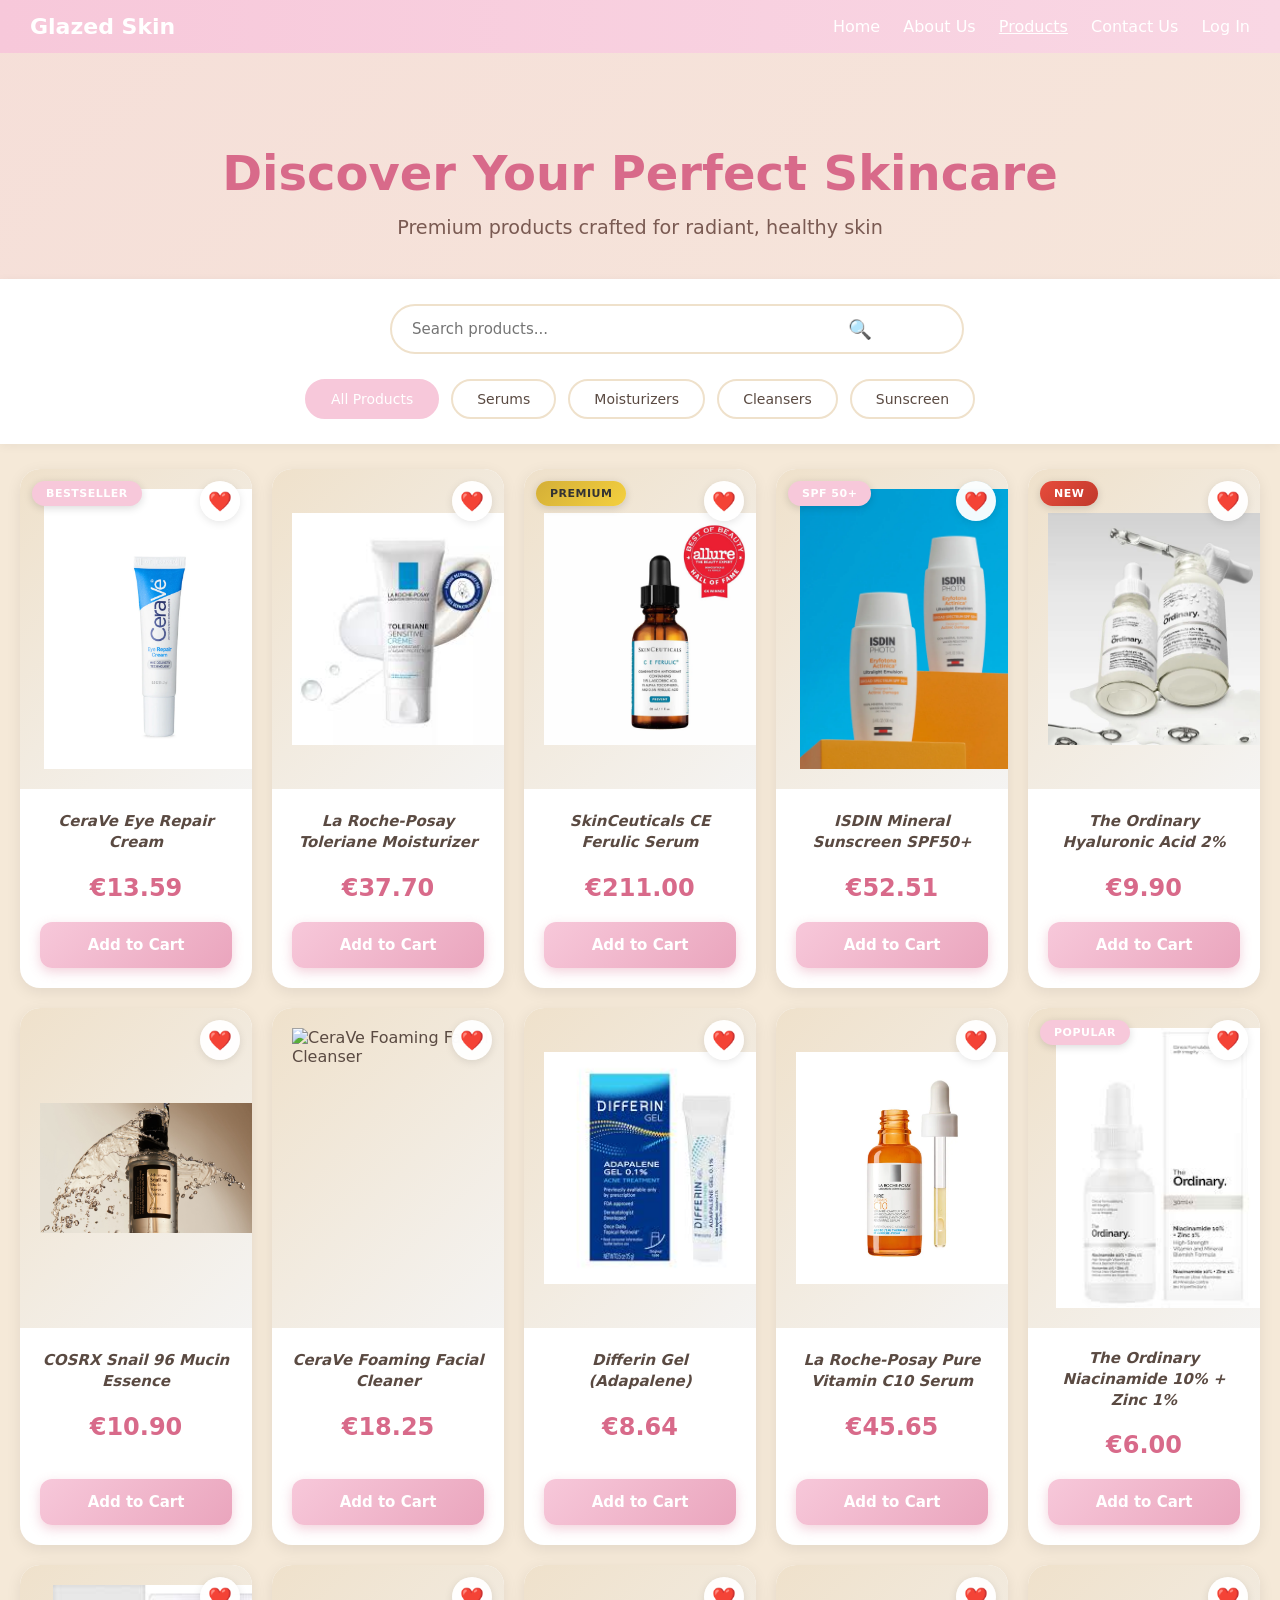
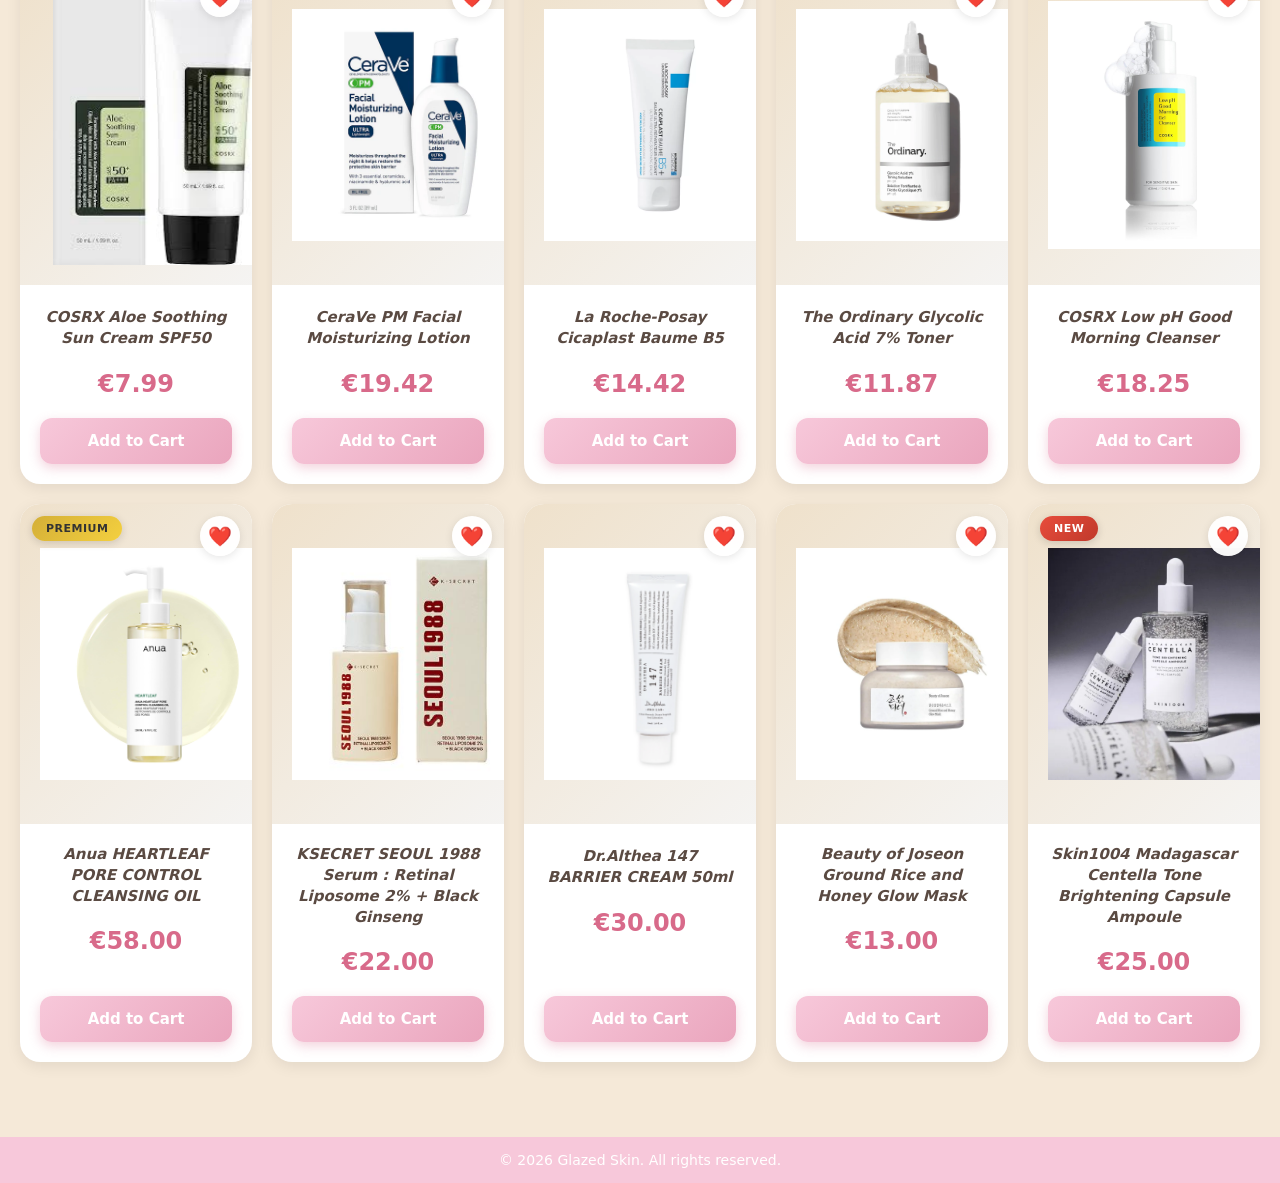
==== products.html @ 0576fd09 "e shtova contact.html" ====
<!DOCTYPE html>
<html lang="en">
<head>
  <meta charset="UTF-8">
  <meta name="viewport" content="width=device-width, initial-scale=1.0">
  <title>Glazed Skin - Products</title>
  <link rel="stylesheet" href="variables.css">
  <link rel="stylesheet" href="products.css">
</head>

<body>

<header class="site-header">
  <nav>
    <div class="Brand">Glazed Skin</div>
    <div>
      <a href="index.html">Home</a>
      <a href="about.html">About Us</a>
      <a href="products.html" class="active">Products</a>
      <a href="contact.html">Contact Us</a>
      <a href="login.html">Log In</a>
    </div>
  </nav>
</header>

<main>
  <div class="hero-section">
    <h1>Discover Your Perfect Skincare</h1>
    <p>Premium products crafted for radiant, healthy skin</p>
  </div>

  <div class="filters-section">
    <div class="search-bar">
      <input type="text" id="searchInput" placeholder="Search products...">
      <span class="search-icon">🔍</span>
    </div>
    <div class="filter-buttons">
      <button class="filter-btn active" data-filter="all">All Products</button>
      <button class="filter-btn" data-filter="serum">Serums</button>
      <button class="filter-btn" data-filter="moisturizer">Moisturizers</button>
      <button class="filter-btn" data-filter="cleanser">Cleansers</button>
      <button class="filter-btn" data-filter="sunscreen">Sunscreen</button>
    </div>
  </div>

  <div class="products-grid" id="productsGrid">

    <!-- Product 1 -->
    <div class="product-card" data-category="moisturizer">
      <div class="product-badge">Bestseller</div>
      <button class="wishlist-btn" aria-label="Add to wishlist">❤️</button>
      <a href="products.html#product1" class="product-link">
        <div class="product-image">
          <img src="cera ve.jpg" alt="CeraVe Eye Repair Cream">
        </div>
        <div class="product-info">
          <div class="caption"><b><i>CeraVe Eye Repair Cream</i></b></div>
          <p class="price">€13.59</p>
          <button class="add-to-cart">Add to Cart</button>
        </div>
      </a>
    </div>

    <!-- Product 2 -->
    <div class="product-card" data-category="moisturizer">
      <button class="wishlist-btn" aria-label="Add to wishlist">❤️</button>
      <a href="products.html#product2" class="product-link">
        <div class="product-image">
          <img src="creme.jpg" alt="La Roche-Posay Toleriane Moisturizer">
        </div>
        <div class="product-info">
          <div class="caption"><b><i>La Roche-Posay Toleriane Moisturizer</i></b></div>
          <p class="price">€37.70</p>
          <button class="add-to-cart">Add to Cart</button>
        </div>
      </a>
    </div>

    <!-- Product 3 -->
    <div class="product-card" data-category="serum">
      <div class="product-badge premium">Premium</div>
      <button class="wishlist-btn" aria-label="Add to wishlist">❤️</button>
      <a href="products.html#product3" class="product-link">
        <div class="product-image">
          <img src="vitamince.webp" alt="SkinCeuticals CE Ferulic Serum">
        </div>
        <div class="product-info">
          <div class="caption"><b><i>SkinCeuticals CE Ferulic Serum</i></b></div>
          <p class="price">€211.00</p>
          <button class="add-to-cart">Add to Cart</button>
        </div>
      </a>
    </div>

    <!-- Product 4 -->
    <div class="product-card" data-category="sunscreen">
      <div class="product-badge">SPF 50+</div>
      <button class="wishlist-btn" aria-label="Add to wishlist">❤️</button>
      <a href="products.html#product4" class="product-link">
        <div class="product-image">
          <img src="sunscreen.webp" alt="ISDIN Mineral Sunscreen SPF50+">
        </div>
        <div class="product-info">
          <div class="caption"><b><i>ISDIN Mineral Sunscreen SPF50+</i></b></div>
          <p class="price">€52.51</p>
          <button class="add-to-cart">Add to Cart</button>
        </div>
      </a>
    </div>

    <!-- Product 5 -->
    <div class="product-card" data-category="serum">
      <div class="product-badge new">New</div>
      <button class="wishlist-btn" aria-label="Add to wishlist">❤️</button>
      <a href="products.html#product5" class="product-link">
        <div class="product-image">
          <img src="Hyaluronic_Acid_2_B51.webp" alt="The Ordinary Hyaluronic Acid 2%">
        </div>
        <div class="product-info">
          <div class="caption"><b><i>The Ordinary Hyaluronic Acid 2%</i></b></div>
          <p class="price">€9.90</p>
          <button class="add-to-cart">Add to Cart</button>
        </div>
      </a>
    </div>

    <!-- Product 6 -->
    <div class="product-card" data-category="serum">
      <button class="wishlist-btn" aria-label="Add to wishlist">❤️</button>
      <a href="products.html#product6" class="product-link">
        <div class="product-image">
          <img src="Edited-Article-5.jpg" alt="COSRX Snail 96 Mucin Essence">
        </div>
        <div class="product-info">
          <div class="caption"><b><i>COSRX Snail 96 Mucin Essence</i></b></div>
          <p class="price">€10.90</p>
          <button class="add-to-cart">Add to Cart</button>
        </div>
      </a>
    </div>

    <!-- Product 7 -->
    <div class="product-card" data-category="cleanser">
      <button class="wishlist-btn" aria-label="Add to wishlist">❤️</button>
      <a href="products.html#product7" class="product-link">
        <div class="product-image">
          <img src="ceravefoaming.jpg" alt="CeraVe Foaming Facial Cleanser">
        </div>
        <div class="product-info">
          <div class="caption"><b><i>CeraVe Foaming Facial Cleaner</i></b></div>
          <p class="price">€18.25</p>
          <button class="add-to-cart">Add to Cart</button>
        </div>
      </a>
    </div>

    <!-- Product 8 -->
    <div class="product-card" data-category="serum">
      <button class="wishlist-btn" aria-label="Add to wishlist">❤️</button>
      <a href="products.html#product8" class="product-link">
        <div class="product-image">
          <img src="differinacne.jpg" alt="Differin Gel (Adapalene)">
        </div>
        <div class="product-info">
          <div class="caption"><b><i>Differin Gel (Adapalene)</i></b></div>
          <p class="price">€8.64</p>
          <button class="add-to-cart">Add to Cart</button>
        </div>
      </a>
    </div>

    <!-- Product 9 -->
    <div class="product-card" data-category="serum">
      <button class="wishlist-btn" aria-label="Add to wishlist">❤️</button>
      <a href="products.html#product9" class="product-link">
        <div class="product-image">
          <img src="la-roche-posay-pure-vitamin-c10-30ml-1.webp" alt="La Roche-Posay Vitamin C10 Serum">
        </div>
        <div class="product-info">
          <div class="caption"><b><i>La Roche-Posay Pure Vitamin C10 Serum</i></b></div>
          <p class="price">€45.65</p>
          <button class="add-to-cart">Add to Cart</button>
        </div>
      </a>
    </div>

    <!-- Product 10 -->
    <div class="product-card" data-category="serum">
      <div class="product-badge">Popular</div>
      <button class="wishlist-btn" aria-label="Add to wishlist">❤️</button>
      <a href="products.html#product10" class="product-link">
        <div class="product-image">
          <img src="ordinary.jpg" alt="The Ordinary Niacinamide 10% + Zinc 1%">
        </div>
        <div class="product-info">
          <div class="caption"><b><i>The Ordinary Niacinamide 10% + Zinc 1%</i></b></div>
          <p class="price">€6.00</p>
          <button class="add-to-cart">Add to Cart</button>
        </div>
      </a>
    </div>

    <!-- Product 11 -->
    <div class="product-card" data-category="sunscreen">
      <button class="wishlist-btn" aria-label="Add to wishlist">❤️</button>
      <a href="products.html#product11" class="product-link">
        <div class="product-image">
          <img src="suncream1.jpg" alt="COSRX Aloe Soothing Sun Cream SPF50">
        </div>
        <div class="product-info">
          <div class="caption"><b><i>COSRX Aloe Soothing Sun Cream SPF50</i></b></div>
          <p class="price">€7.99</p>
          <button class="add-to-cart">Add to Cart</button>
        </div>
      </a>
    </div>

    <!-- Product 12 -->
    <div class="product-card" data-category="moisturizer">
      <button class="wishlist-btn" aria-label="Add to wishlist">❤️</button>
      <a href="products.html#product12" class="product-link">
        <div class="product-image">
          <img src="PMFacialMoisturizingLotion2.webp" alt="CeraVe PM Facial Moisturizing Lotion">
        </div>
        <div class="product-info">
          <div class="caption"><b><i>CeraVe PM Facial Moisturizing Lotion</i></b></div>
          <p class="price">€19.42</p>
          <button class="add-to-cart">Add to Cart</button>
        </div>
      </a>
    </div>

    <!-- Product 13 -->
    <div class="product-card" data-category="moisturizer">
      <button class="wishlist-btn" aria-label="Add to wishlist">❤️</button>
      <a href="products.html#product13" class="product-link">
        <div class="product-image">
          <img src="la-roche-posay-baume-b5-isobiome-100ml.webp" alt="La Roche-Posay Cicaplast Baume B5">
        </div>
        <div class="product-info">
          <div class="caption"><b><i>La Roche-Posay Cicaplast Baume B5</i></b></div>
          <p class="price">€14.42</p>
          <button class="add-to-cart">Add to Cart</button>
        </div>
      </a>
    </div>

    <!-- Product 14 -->
    <div class="product-card" data-category="cleanser">
      <button class="wishlist-btn" aria-label="Add to wishlist">❤️</button>
      <a href="products.html#product14" class="product-link">
        <div class="product-image">
          <img src="GlycolicAcid7_ExfoliatingToner240ml.webp" alt="The Ordinary Glycolic Acid 7% Toner">
        </div>
        <div class="product-info">
          <div class="caption"><b><i>The Ordinary Glycolic Acid 7% Toner</i></b></div>
          <p class="price">€11.87</p>
          <button class="add-to-cart">Add to Cart</button>
        </div>
      </a>
    </div>

    <!-- Product 15 -->
    <div class="product-card" data-category="cleanser">
      <button class="wishlist-btn" aria-label="Add to wishlist">❤️</button>
      <a href="products.html#product15" class="product-link">
        <div class="product-image">
          <img src="cosrx.jpg" alt="COSRX Low pH Good Morning Cleanser">
        </div>
        <div class="product-info">
          <div class="caption"><b><i>COSRX Low pH Good Morning Cleanser</i></b></div>
          <p class="price">€18.25</p>
          <button class="add-to-cart">Add to Cart</button>
        </div>
      </a>
    </div>

    <!-- Product 16 -->
    <div class="product-card" data-category="cleanser">
      <div class="product-badge premium">Premium</div>
      <button class="wishlist-btn" aria-label="Add to wishlist">❤️</button>
      <a href="products.html#product16" class="product-link">
        <div class="product-image">
          <img src="anua.jpg" alt="Anua HEARTLEAF PORE CONTROL CLEANSING OIL">
        </div>
        <div class="product-info">
          <div class="caption"><b><i>Anua HEARTLEAF PORE CONTROL CLEANSING OIL</i></b></div>
          <p class="price">€58.00</p>
          <button class="add-to-cart">Add to Cart</button>
        </div>
      </a>
    </div>

    <!-- Product 17 -->
    <div class="product-card" data-category="serum">
      <button class="wishlist-btn" aria-label="Add to wishlist">❤️</button>
      <a href="products.html#product17" class="product-link">
        <div class="product-image">
          <img src="seoul.jpg" alt="KSECRET SEOUL 1988 Serum : Retinal Liposome 2% + Black Ginseng">
        </div>
        <div class="product-info">
          <div class="caption"><b><i>KSECRET SEOUL 1988 Serum : Retinal Liposome 2% + Black Ginseng</i></b></div>
          <p class="price">€22.00</p>
          <button class="add-to-cart">Add to Cart</button>
        </div>
      </a>
    </div>

    <!-- Product 18 -->
    <div class="product-card" data-category="moisturizer">
      <button class="wishlist-btn" aria-label="Add to wishlist">❤️</button>
      <a href="products.html#product18" class="product-link">
        <div class="product-image">
          <img src="drcream.webp" alt="Dr.Althea 147 BARRIER CREAM 50ml">
        </div>
        <div class="product-info">
          <div class="caption"><b><i>Dr.Althea 147 BARRIER CREAM 50ml</i></b></div>
          <p class="price">€30.00</p>
          <button class="add-to-cart">Add to Cart</button>
        </div>
      </a>
    </div>

    <!-- Product 19 -->
    <div class="product-card" data-category="moisturizer">
      <button class="wishlist-btn" aria-label="Add to wishlist">❤️</button>
      <a href="products.html#product19" class="product-link">
        <div class="product-image">
          <img src="joseon.webp" alt="Beauty of Joseon Ground Rice and Honey Glow Mask">
        </div>
        <div class="product-info">
          <div class="caption"><b><i>Beauty of Joseon Ground Rice and Honey Glow Mask</i></b></div>
          <p class="price">€13.00</p>
          <button class="add-to-cart">Add to Cart</button>
        </div>
      </a>
    </div>

    <!-- Product 20 -->
    <div class="product-card" data-category="serum">
      <div class="product-badge new">New</div>
      <button class="wishlist-btn" aria-label="Add to wishlist">❤️</button>
      <a href="products.html#product20" class="product-link">
        <div class="product-image">
          <img src="centella.webp" alt="Skin1004 Madagascar Centella Tone Brightening Capsule Ampoule">
        </div>
        <div class="product-info">
          <div class="caption"><b><i>Skin1004 Madagascar Centella Tone Brightening Capsule Ampoule</i></b></div>
          <p class="price">€25.00</p>
          <button class="add-to-cart">Add to Cart</button>
        </div>
      </a>
    </div>

  </div>
</main>

<footer>
  © 2026 Glazed Skin. All rights reserved.
</footer>

<script src="products.js"></script>
</body>
</html>
---- variables.css ----
:root {
  --pink: #f7c8da;
  --pink-light: #f9d7e4;
  --beige: #f5e9d8;
  --beige-dark: #e8dcc8;
  --text: #333;
}
---- products.css ----
:root {
  font-family: system-ui, "Segoe UI", Roboto, "Helvetica Neue", Arial, sans-serif;
  --pink: #f7c8da;
  --pink-light: #f9d7e4;
  --beige: #f5e9d8;
  --beige-dark: #efe1cb;
  --text: #5a4a42;
}
body {
  background-color: var(--beige);
  color: var(--text);
  min-height: 100vh;
  display: flex;
  flex-direction: column;
  margin: 0;
}
.site-header {
  background: linear-gradient(90deg, #f7c8da, #f9d7e4);
  padding: 14px 30px;
}
.site-header nav {
  display: flex;
  justify-content: space-between;
  align-items: center;
}
.Brand {
  font-size: 22px;
  font-weight: bold;
  color: #fff;
}
.site-header nav a {
  margin-left: 18px;
  text-decoration: none;
  color: #fff;
  font-weight: 500;
  transition: opacity 0.3s ease;
}
.site-header nav a:hover {
  opacity: 0.8;
}
.site-header nav a.active {
  text-decoration: underline;
}
.hero-section {
  text-align: center;
  padding: 60px 20px 40px;
  background: linear-gradient(135deg, rgba(247, 200, 218, 0.3) 0%, rgba(249, 215, 228, 0.2) 100%);
}
.hero-section h1 {
  font-size: 3rem;
  color: #d86a8a;
  margin-bottom: 15px;
  font-weight: 700;
}
.hero-section p {
  font-size: 1.2rem;
  color: #7a5a52;
  max-width: 600px;
  margin: 0 auto;
}
.filters-section {
  padding: 30px 40px;
  background: #fff;
  box-shadow: 0 2px 10px rgba(0, 0, 0, 0.05);
}
.search-bar {
  position: relative;
  max-width: 500px;
  margin: 0 auto 25px;
}
.search-bar input {
  width: 100%;
  padding: 14px 50px 14px 20px;
  border: 2px solid var(--beige-dark);
  border-radius: 30px;
  font-size: 15px;
  font-family: inherit;
  transition: all 0.3s ease;
  background: #fff;
}
.search-bar input:focus {
  outline: none;
  border-color: var(--pink);
  box-shadow: 0 0 0 3px rgba(247, 200, 218, 0.2);
}
.search-icon {
  position: absolute;
  right: 18px;
  top: 50%;
  transform: translateY(-50%);
  font-size: 1.2rem;
  pointer-events: none;
}
.filter-buttons {
  display: flex;
  justify-content: center;
  gap: 12px;
  flex-wrap: wrap;
}
.filter-btn {
  padding: 10px 24px;
  border: 2px solid var(--beige-dark);
  background: #fff;
  border-radius: 25px;
  font-size: 14px;
  font-weight: 500;
  cursor: pointer;
  transition: all 0.3s ease;
  color: var(--text);
  font-family: inherit;
}
.filter-btn:hover {
  border-color: var(--pink);
  background: var(--pink-light);
  transform: translateY(-2px);
}
.filter-btn.active {
  background: var(--pink);
  border-color: var(--pink);
  color: #fff;
}
main {
  flex: 1;
  padding-bottom: 50px;
  background-color: #f5e9d8 ;
}
.products-grid {
  display: grid;
  grid-template-columns: repeat(auto-fill, minmax(280px, 1fr));
  gap: 30px;
  padding: 40px;
  max-width: 1400px;
  margin: 0 auto;
}
.product-card {
  background: #fff ;
  border-radius: 20px;
  overflow: hidden;
  box-shadow: 0 4px 15px rgba(0, 0, 0, 0.08);
  transition: all 0.4s cubic-bezier(0.175, 0.885, 0.32, 1.275);
  position: relative;
  display: flex;
  flex-direction: column;
}
.product-card:hover {
  transform: translateY(-10px) scale(1.02);
  box-shadow: 0 20px 40px rgba(216, 106, 138, 0.25);
}
.product-link {
  text-decoration: none;
  color: inherit;
  display: flex;
  flex-direction: column;
  height: 100%;
}
.product-badge {
  position: absolute;
  top: 12px;
  left: 12px;
  background: var(--pink);
  color: #fff;
  padding: 6px 14px;
  border-radius: 20px;
  font-size: 11px;
  font-weight: 700;
  text-transform: uppercase;
  letter-spacing: 0.5px;
  z-index: 10;
  box-shadow: 0 2px 8px rgba(0, 0, 0, 0.15);
}
.product-badge.premium {
  background: linear-gradient(135deg, #d4af37 0%, #f4d03f 100%);
  color: #333;
}
.product-badge.new {
  background: linear-gradient(135deg, #e74c3c 0%, #c0392b 100%);
}
.wishlist-btn {
  position: absolute;
  top: 12px;
  right: 12px;
  background: rgba(255, 255, 255, 0.95);
  border: none;
  width: 40px;
  height: 40px;
  border-radius: 50%;
  cursor: pointer;
  font-size: 1.2rem;
  display: flex;
  align-items: center;
  justify-content: center;
  transition: all 0.3s ease;
  z-index: 10;
  box-shadow: 0 2px 8px rgba(0, 0, 0, 0.1);
  backdrop-filter: blur(10px);
}
.wishlist-btn:hover {
  transform: scale(1.1);
  background: var(--pink);
  box-shadow: 0 4px 12px rgba(216, 106, 138, 0.3);
}
.wishlist-btn.active {
  background: var(--pink);
  transform: scale(1.1);
}
.product-image {
  width: 100%;
  height: 280px;
  background: linear-gradient(135deg, var(--beige-dark) 0%, #f5f5f5 100%);
  display: flex;
  align-items: center;
  justify-content: center;
  padding: 20px;
  position: relative;
  overflow: hidden;
}
.product-image::before {
  content: '';
  position: absolute;
  inset: 0;
  background: linear-gradient(135deg, rgba(247, 200, 218, 0.1) 0%, transparent 100%);
  opacity: 0;
  transition: opacity 0.3s ease;
}
.product-card:hover .product-image::before {
  opacity: 1;
}
.product-image img {
  width: 100%;
  height: 100%;
  object-fit: contain;
  transition: transform 0.4s ease;
  position: relative;
  z-index: 1;
}
.product-card:hover .product-image img {
  transform: scale(1.1);
}
.product-info {
  padding: 20px;
  flex: 1;
  display: flex;
  flex-direction: column;
  gap: 12px;
}
.caption {
  font-size: 15px;
  text-align: center;
  line-height: 1.4;
  color: #5a4a42;
  min-height: 45px;
  display: flex;
  align-items: center;
  justify-content: center;
}
.caption b {
  font-weight: 600;
}
.price {
  text-align: center;
  font-size: 1.5rem;
  font-weight: 700;
  color: #d86a8a;
  margin: 8px 0;
}
.add-to-cart {
  width: 100%;
  padding: 14px;
  background: linear-gradient(135deg, var(--pink) 0%, #eaa5bd 100%);
  color: #fff;
  border: none;
  border-radius: 12px;
  font-size: 15px;
  font-weight: 600;
  cursor: pointer;
  transition: all 0.3s ease;
  margin-top: auto;
  box-shadow: 0 4px 12px rgba(216, 106, 138, 0.3);
  font-family: inherit;
}
.add-to-cart:hover {
  background: linear-gradient(135deg, #eaa5bd 0%, var(--pink) 100%);
  transform: translateY(-2px);
  box-shadow: 0 6px 20px rgba(216, 106, 138, 0.4);
}
.add-to-cart:active {
  transform: translateY(0);
}
footer {
  background: #f7c8da ;
  color: #fff;
  text-align: center;
  padding: 15px;
  font-size: 14px;
}
@media (max-width: 1200px) {
  .products-grid {
    grid-template-columns: repeat(auto-fill, minmax(250px, 1fr));
    gap: 25px;
    padding: 30px;
  }
}
@media (max-width: 900px) {
  .hero-section h1 {
    font-size: 2.2rem;
  }
}
.products-grid {
    grid-template-columns: repeat(auto-fill, minmax(220px, 1fr));
    gap: 20px;
    padding: 25px 20px;
  }
  .filters-section {
    padding: 25px 20px;
  }
@media (max-width: 600px) {
  .hero-section {
    padding: 40px 15px 30px;
  }
   .hero-section h1 {
    font-size: 1.8rem;
  }
  .hero-section p {
    font-size: 1rem;
  }
  .products-grid {
    grid-template-columns: repeat(auto-fill, minmax(160px, 1fr));
    gap: 15px;
    padding: 20px 15px;
  }
  .product-image {
    height: 220px;
  }
  .filter-buttons {
    gap: 8px;
  }
  .filter-btn {
    padding: 8px 16px;
    font-size: 12px;
  }
   .site-header nav {
    flex-direction: column;
    gap: 10px;
  }
  .site-header nav a {
    margin: 0 8px;
  }
  .search-bar {
    margin-bottom: 20px;
  }
}
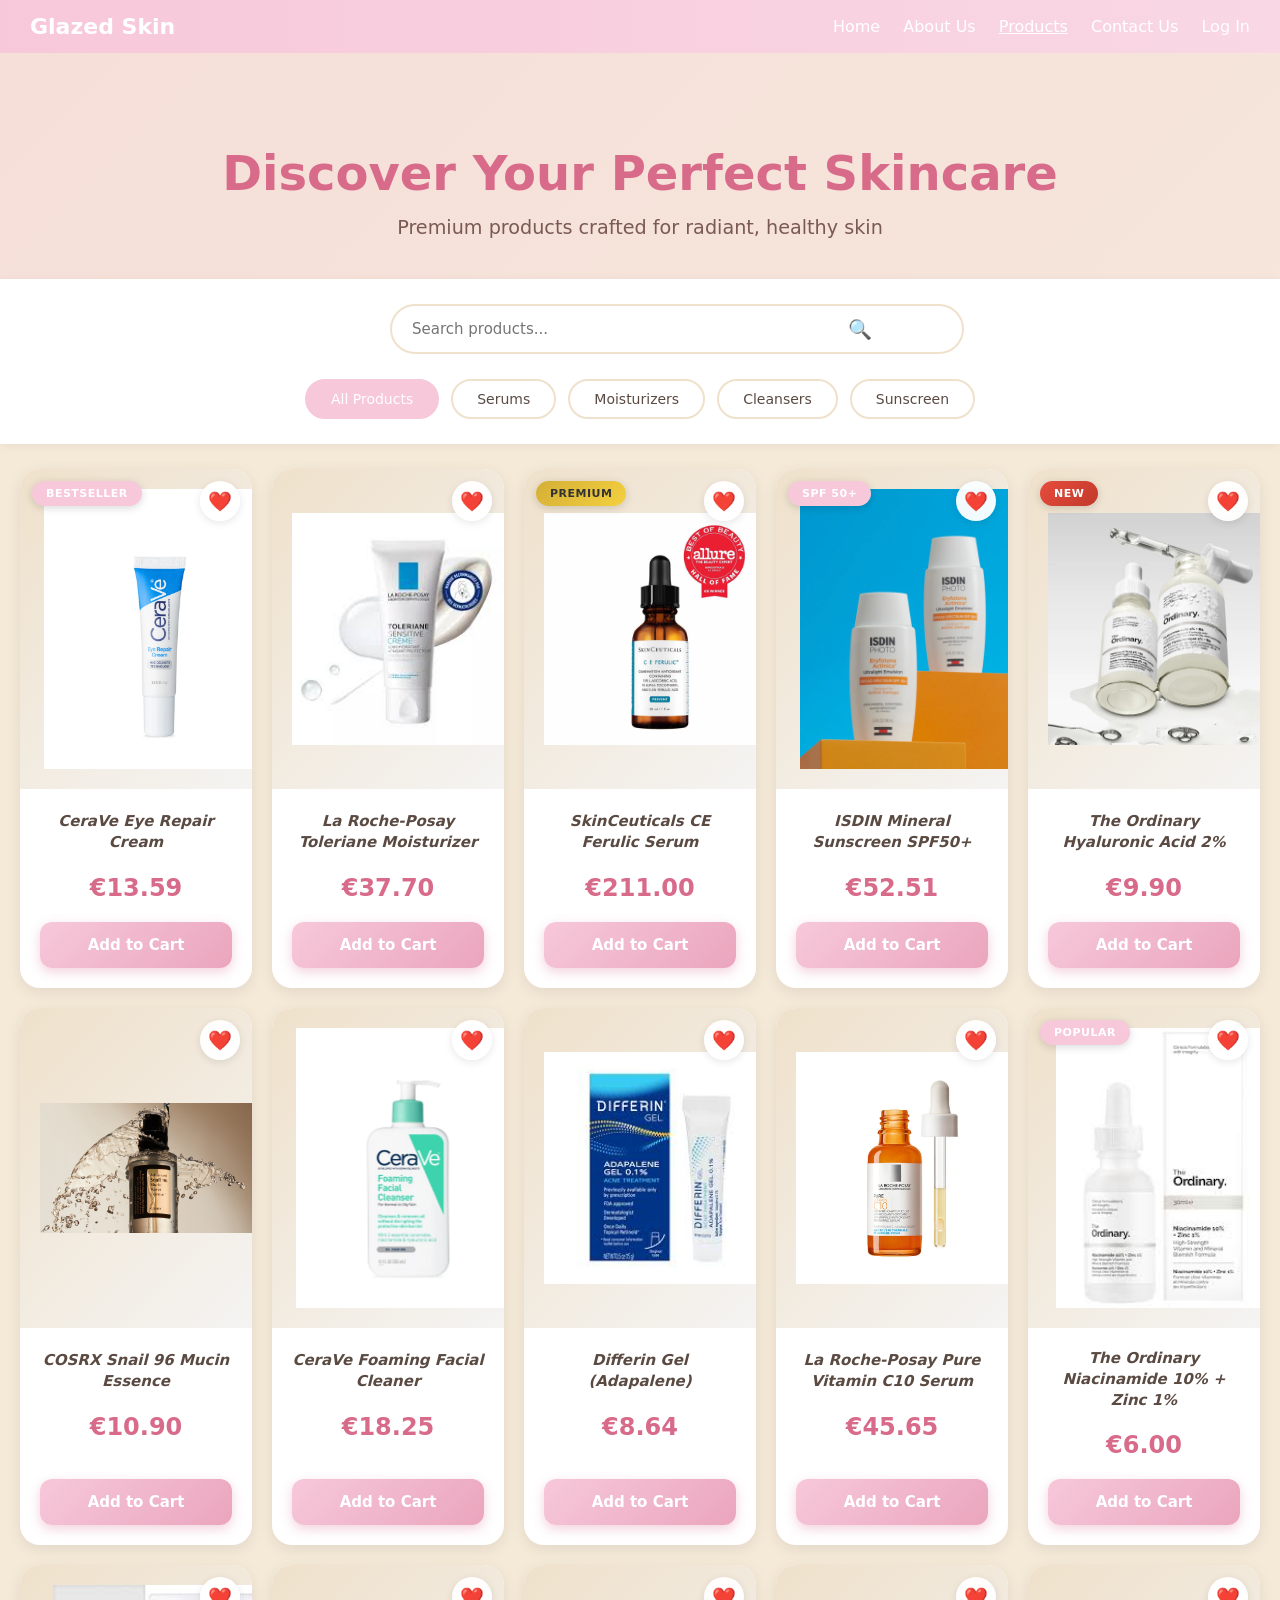
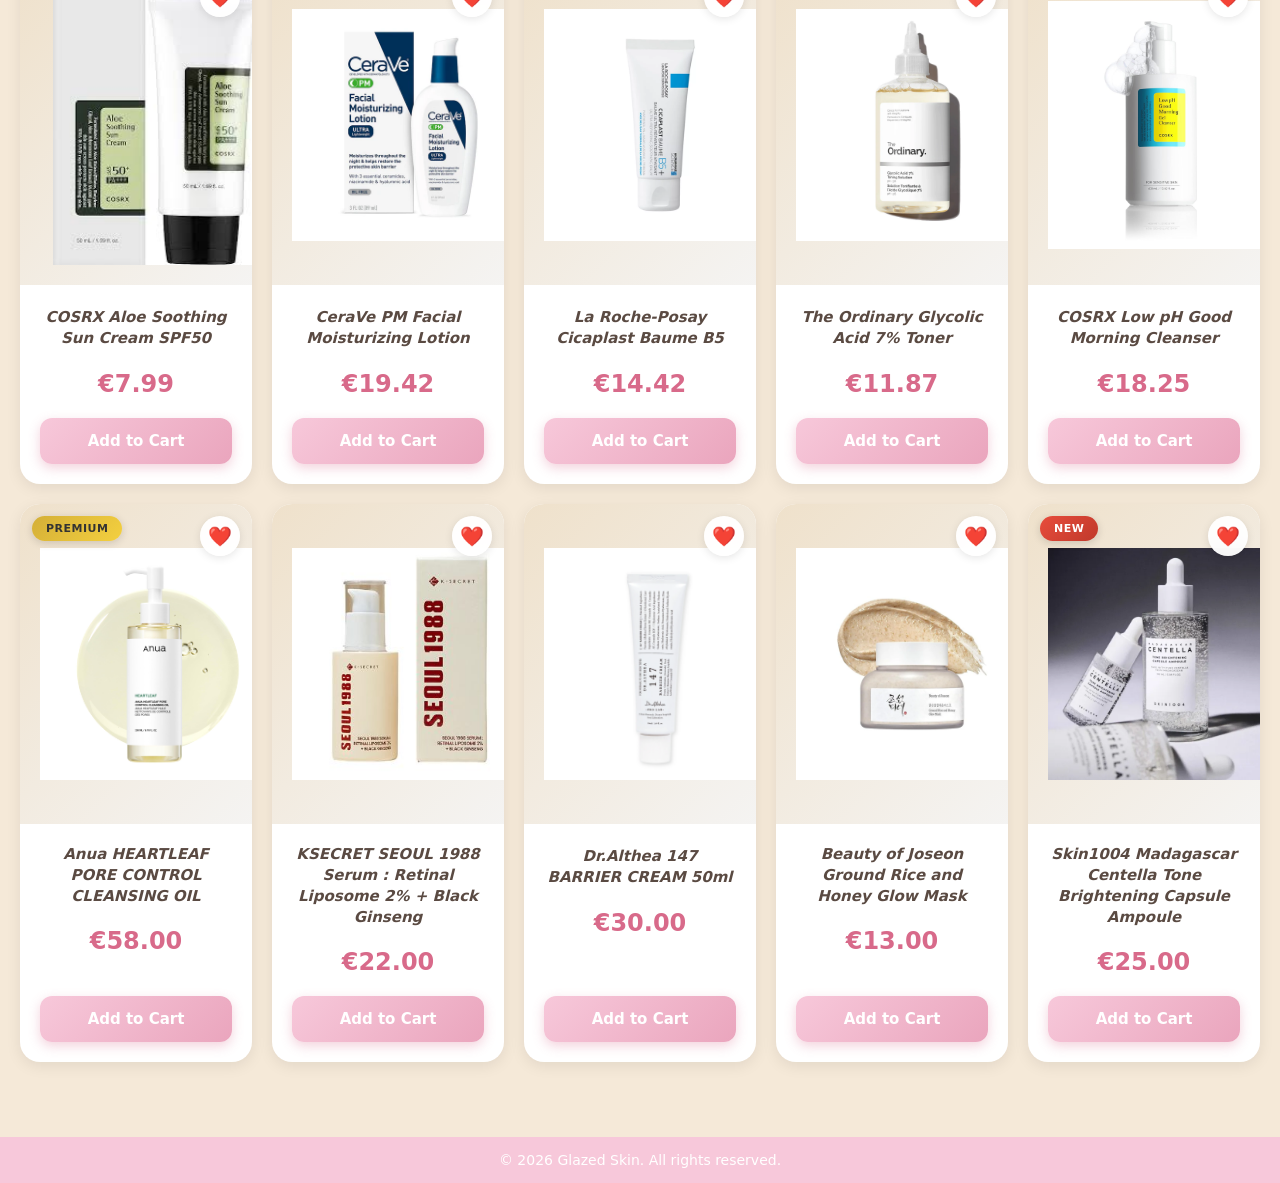
==== commit 7a860563: "shtova cerave foam" ====
--- a/products.html
+++ b/products.html
@@ -144,7 +144,7 @@
       <button class="wishlist-btn" aria-label="Add to wishlist">❤️</button>
       <a href="products.html#product7" class="product-link">
         <div class="product-image">
-          <img src="ceravefoaming.jpg" alt="CeraVe Foaming Facial Cleanser">
+          <img src="ceravefoam.webp" alt="CeraVe Foaming Facial Cleanser">
         </div>
         <div class="product-info">
           <div class="caption"><b><i>CeraVe Foaming Facial Cleaner</i></b></div>
